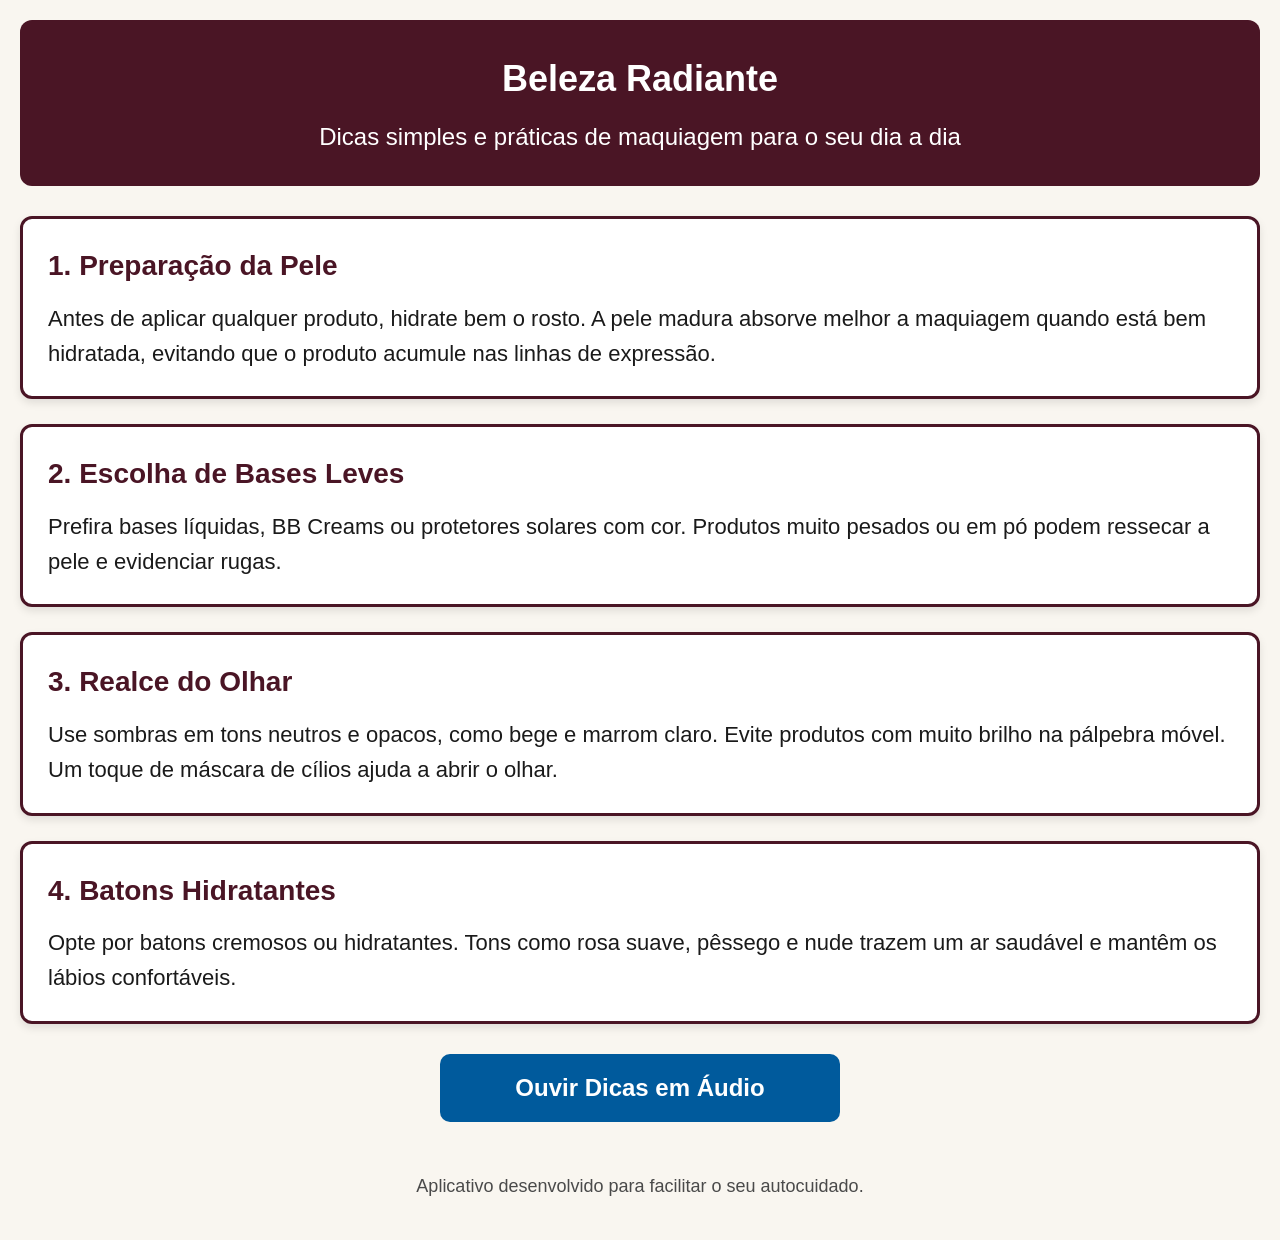
==== index.html @ 38601874 "Add files via upload" ====
<!DOCTYPE html>
<html lang="pt-BR">
<head>
  <meta charset="UTF-8">
  <meta name="viewport" content="width=device-width, initial-scale=1.0">
  <title>Beleza Radiante - Dicas de Maquiagem</title>
  <link rel="stylesheet" href="style.css">
</head>
<body>

  <header>
    <h1>Beleza Radiante</h1>
    <p>Dicas simples e práticas de maquiagem para o seu dia a dia</p>
  </header>

  <main>
    <section class="card-dica">
      <h2>1. Preparação da Pele</h2>
      <p>Antes de aplicar qualquer produto, hidrate bem o rosto. A pele madura absorve melhor a maquiagem quando está bem hidratada, evitando que o produto acumule nas linhas de expressão.</p>
    </section>

    <section class="card-dica">
      <h2>2. Escolha de Bases Leves</h2>
      <p>Prefira bases líquidas, BB Creams ou protetores solares com cor. Produtos muito pesados ou em pó podem ressecar a pele e evidenciar rugas.</p>
    </section>

    <section class="card-dica">
      <h2>3. Realce do Olhar</h2>
      <p>Use sombras em tons neutros e opacos, como bege e marrom claro. Evite produtos com muito brilho na pálpebra móvel. Um toque de máscara de cílios ajuda a abrir o olhar.</p>
    </section>

    <section class="card-dica">
      <h2>4. Batons Hidratantes</h2>
      <p>Opte por batons cremosos ou hidratantes. Tons como rosa suave, pêssego e nude trazem um ar saudável e mantêm os lábios confortáveis.</p>
    </section>

    <div class="container-acao">
      <button type="button" class="btn-destaque">Ouvir Dicas em Áudio</button>
    </div>
  </main>

  <footer>
    <p>Aplicativo desenvolvido para facilitar o seu autocuidado.</p>
  </footer>

</body>
</html>
---- style.css ----
/* Configurações Globais de Acessibilidade */
* {
  box-sizing: border-box;
  margin: 0;
  padding: 0;
}

body {
  font-family: Arial, Helvetica, sans-serif;
  font-size: 22px; /* Fonte ampliada para facilitar a leitura */
  line-height: 1.6;
  background-color: #F9F6F0; /* Fundo suave, sem brilho excessivo */
  color: #1A1A1A; /* Alto contraste para leitura */
  padding: 20px;
}

/* Cabeçalho */
header {
  text-align: center;
  background-color: #4A1525; /* Vinho escuro */
  color: #FFFFFF;
  padding: 30px 20px;
  border-radius: 12px;
  margin-bottom: 30px;
}

header h1 {
  font-size: 36px;
  margin-bottom: 10px;
}

header p {
  font-size: 24px;
}

/* Cartões de Dicas */
.card-dica {
  background-color: #FFFFFF;
  border: 3px solid #4A1525; /* Borda bem visível */
  border-radius: 12px;
  padding: 25px;
  margin-bottom: 25px;
  box-shadow: 0 4px 8px rgba(0, 0, 0, 0.1);
}

.card-dica h2 {
  font-size: 28px;
  color: #4A1525;
  margin-bottom: 12px;
}

/* Botão Espaçoso e Acessível */
.container-acao {
  text-align: center;
  margin: 30px 0;
}

.btn-destaque {
  background-color: #005A9C; /* Azul de alto contraste */
  color: #FFFFFF;
  font-size: 24px;
  font-weight: bold;
  padding: 20px 40px;
  border: none;
  border-radius: 10px;
  cursor: pointer;
  width: 100%;
  max-width: 400px;
}

.btn-destaque:hover, 
.btn-destaque:focus {
  background-color: #003F6D;
  outline: 4px solid #FFD700; /* Destaque visual ao focar */
}

/* Rodapé */
footer {
  text-align: center;
  padding: 20px;
  font-size: 18px;
  color: #4A4A4A;
}
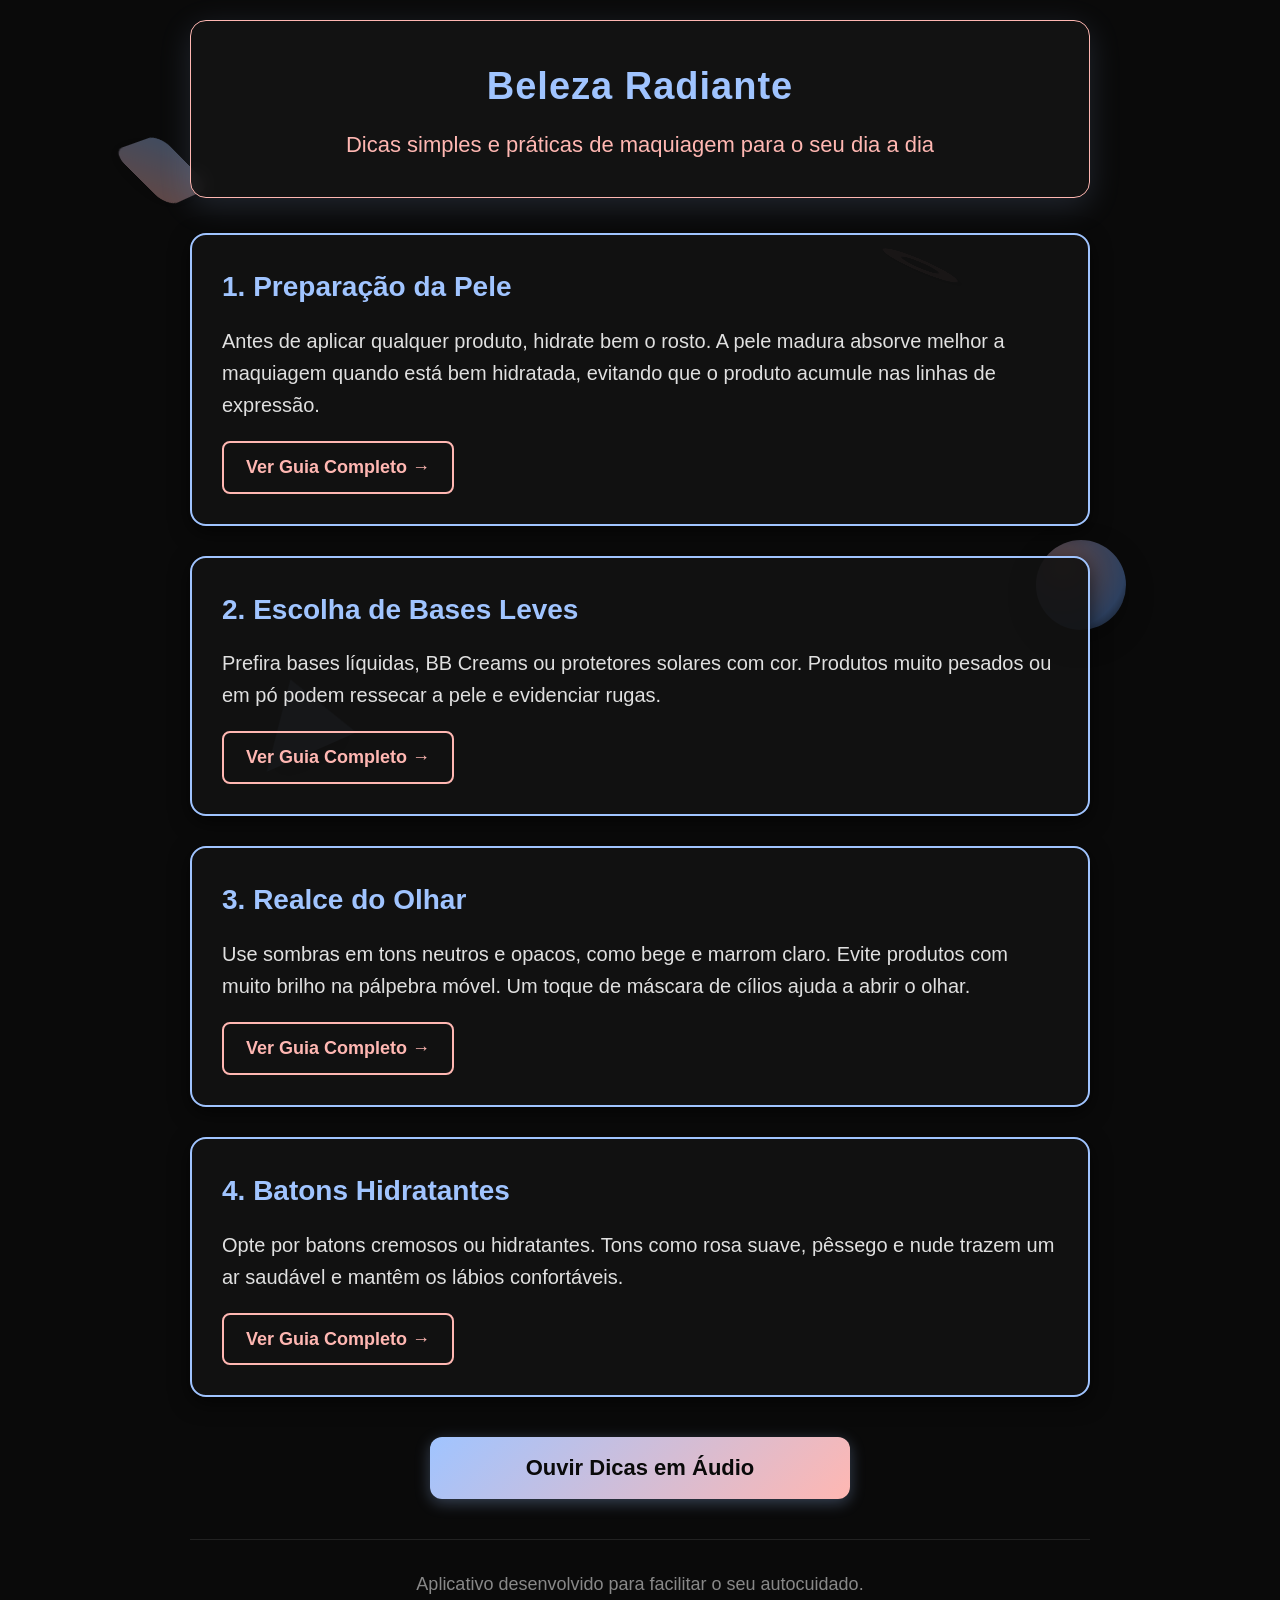
==== commit 7f167e4d: "Add files via upload" ====
--- a/index.html
+++ b/index.html
@@ -8,6 +8,14 @@
 </head>
 <body>
 
+  <!-- Elementos 3D Voando ao Fundo -->
+  <div class="bg-3d-container">
+    <div class="shape-3d cube"></div>
+    <div class="shape-3d sphere"></div>
+    <div class="shape-3d pyramid"></div>
+    <div class="shape-3d torus"></div>
+  </div>
+
   <header>
     <h1>Beleza Radiante</h1>
     <p>Dicas simples e práticas de maquiagem para o seu dia a dia</p>
@@ -17,21 +25,25 @@
     <section class="card-dica">
       <h2>1. Preparação da Pele</h2>
       <p>Antes de aplicar qualquer produto, hidrate bem o rosto. A pele madura absorve melhor a maquiagem quando está bem hidratada, evitando que o produto acumule nas linhas de expressão.</p>
+      <a href="preparacao-pele.html" class="btn-saiba-mais">Ver Guia Completo &rarr;</a>
     </section>
 
     <section class="card-dica">
       <h2>2. Escolha de Bases Leves</h2>
       <p>Prefira bases líquidas, BB Creams ou protetores solares com cor. Produtos muito pesados ou em pó podem ressecar a pele e evidenciar rugas.</p>
+      <a href="bases-leves.html" class="btn-saiba-mais">Ver Guia Completo &rarr;</a>
     </section>
 
     <section class="card-dica">
       <h2>3. Realce do Olhar</h2>
       <p>Use sombras em tons neutros e opacos, como bege e marrom claro. Evite produtos com muito brilho na pálpebra móvel. Um toque de máscara de cílios ajuda a abrir o olhar.</p>
+      <a href="realce-olhar.html" class="btn-saiba-mais">Ver Guia Completo &rarr;</a>
     </section>
 
     <section class="card-dica">
       <h2>4. Batons Hidratantes</h2>
       <p>Opte por batons cremosos ou hidratantes. Tons como rosa suave, pêssego e nude trazem um ar saudável e mantêm os lábios confortáveis.</p>
+      <a href="batons-hidratantes.html" class="btn-saiba-mais">Ver Guia Completo &rarr;</a>
     </section>
 
     <div class="container-acao">
--- a/style.css
+++ b/style.css
@@ -1,4 +1,4 @@
-/* Configurações Globais de Acessibilidade */
+/* Configurações Globais */
 * {
   box-sizing: border-box;
   margin: 0;
@@ -6,78 +6,234 @@
 }
 
 body {
-  font-family: Arial, Helvetica, sans-serif;
-  font-size: 22px; /* Fonte ampliada para facilitar a leitura */
+  font-family: 'Segoe UI', Tahoma, Geneva, Verdana, sans-serif;
+  font-size: 20px;
   line-height: 1.6;
-  background-color: #F9F6F0; /* Fundo suave, sem brilho excessivo */
-  color: #1A1A1A; /* Alto contraste para leitura */
+  background-color: #0a0a0a; /* Fundo preto minimalista */
+  color: #f0f0f0;
   padding: 20px;
+  min-height: 100vh;
+  position: relative;
+  overflow-x: hidden;
+}
+
+/* Background com Objetos 3D Voando */
+.bg-3d-container {
+  position: fixed;
+  top: 0;
+  left: 0;
+  width: 100vw;
+  height: 100vh;
+  z-index: -1;
+  pointer-events: none;
+  perspective: 1000px;
+  overflow: hidden;
+}
+
+.shape-3d {
+  position: absolute;
+  opacity: 0.35;
+  filter: drop-shadow(0 10px 15px rgba(0,0,0,0.8));
+  animation: float3D 18s infinite ease-in-out alternate;
+}
+
+/* Formas Tridimensionais */
+.cube {
+  width: 70px;
+  height: 70px;
+  background: linear-gradient(135deg, #a0c4ff, #ffb7b2);
+  border-radius: 16px;
+  transform: rotateX(45deg) rotateY(45deg) rotateZ(20deg);
+  top: 15%;
+  left: 10%;
+  animation-duration: 14s;
+}
+
+.sphere {
+  width: 90px;
+  height: 90px;
+  border-radius: 50%;
+  background: radial-gradient(circle at 30% 30%, #ffb7b2, #70a6ff 70%, #0a0a0a);
+  top: 60%;
+  right: 12%;
+  animation-duration: 22s;
+}
+
+.pyramid {
+  width: 0;
+  height: 0;
+  border-left: 45px solid transparent;
+  border-right: 45px solid transparent;
+  border-bottom: 80px solid #a0c4ff;
+  top: 75%;
+  left: 20%;
+  transform: rotateX(30deg) rotateZ(-25deg);
+  animation-duration: 16s;
+}
+
+.torus {
+  width: 80px;
+  height: 80px;
+  border: 20px solid #ff9eaa;
+  border-radius: 50%;
+  top: 25%;
+  right: 25%;
+  transform: rotateX(65deg) rotateY(20deg);
+  animation-duration: 20s;
+}
+
+@keyframes float3D {
+  0% {
+    transform: translateY(0) rotateX(0deg) rotateY(0deg) scale(1);
+  }
+  50% {
+    transform: translateY(-40px) rotateX(180deg) rotateY(90deg) scale(1.1);
+  }
+  100% {
+    transform: translateY(30px) rotateX(360deg) rotateY(180deg) scale(0.95);
+  }
+}
+
+/* Layout Principal */
+main, header, footer {
+  max-width: 900px;
+  margin: 0 auto;
+  position: relative;
+  z-index: 1;
 }
 
 /* Cabeçalho */
 header {
   text-align: center;
-  background-color: #4A1525; /* Vinho escuro */
-  color: #FFFFFF;
-  padding: 30px 20px;
-  border-radius: 12px;
-  margin-bottom: 30px;
+  background: rgba(20, 20, 20, 0.85);
+  border: 1px solid #ffb7b2;
+  padding: 35px 20px;
+  border-radius: 16px;
+  margin-bottom: 35px;
+  box-shadow: 0 8px 32px rgba(160, 196, 255, 0.15);
+  backdrop-filter: blur(8px);
 }
 
 header h1 {
-  font-size: 36px;
+  font-size: 38px;
+  color: #a0c4ff;
   margin-bottom: 10px;
+  letter-spacing: 1px;
 }
 
 header p {
-  font-size: 24px;
+  font-size: 22px;
+  color: #ffb7b2;
 }
 
 /* Cartões de Dicas */
 .card-dica {
-  background-color: #FFFFFF;
-  border: 3px solid #4A1525; /* Borda bem visível */
-  border-radius: 12px;
-  padding: 25px;
-  margin-bottom: 25px;
-  box-shadow: 0 4px 8px rgba(0, 0, 0, 0.1);
+  background: rgba(18, 18, 18, 0.9);
+  border: 2px solid #a0c4ff;
+  border-radius: 16px;
+  padding: 30px;
+  margin-bottom: 30px;
+  box-shadow: 0 6px 20px rgba(0, 0, 0, 0.6);
+  transition: transform 0.3s ease, border-color 0.3s ease;
+}
+
+.card-dica:hover {
+  transform: translateY(-4px);
+  border-color: #ffb7b2;
 }
 
 .card-dica h2 {
   font-size: 28px;
-  color: #4A1525;
-  margin-bottom: 12px;
-}
-
-/* Botão Espaçoso e Acessível */
+  color: #a0c4ff;
+  margin-bottom: 15px;
+}
+
+.card-dica p {
+  color: #e0e0e0;
+  margin-bottom: 20px;
+}
+
+/* Links / Botões nos Cards */
+.btn-saiba-mais {
+  display: inline-block;
+  background-color: transparent;
+  color: #ffb7b2;
+  border: 2px solid #ffb7b2;
+  padding: 10px 22px;
+  border-radius: 8px;
+  text-decoration: none;
+  font-weight: bold;
+  font-size: 18px;
+  transition: all 0.3s ease;
+}
+
+.btn-saiba-mais:hover {
+  background-color: #ffb7b2;
+  color: #0a0a0a;
+}
+
+/* Botão de Destaque */
 .container-acao {
   text-align: center;
-  margin: 30px 0;
+  margin: 40px 0;
 }
 
 .btn-destaque {
-  background-color: #005A9C; /* Azul de alto contraste */
-  color: #FFFFFF;
-  font-size: 24px;
+  background: linear-gradient(135deg, #a0c4ff, #ffb7b2);
+  color: #0a0a0a;
+  font-size: 22px;
   font-weight: bold;
-  padding: 20px 40px;
+  padding: 18px 36px;
   border: none;
-  border-radius: 10px;
+  border-radius: 12px;
   cursor: pointer;
   width: 100%;
-  max-width: 400px;
+  max-width: 420px;
+  box-shadow: 0 4px 15px rgba(160, 196, 255, 0.3);
+  transition: transform 0.2s ease, box-shadow 0.2s ease;
 }
 
 .btn-destaque:hover, 
 .btn-destaque:focus {
-  background-color: #003F6D;
-  outline: 4px solid #FFD700; /* Destaque visual ao focar */
+  transform: scale(1.03);
+  box-shadow: 0 6px 20px rgba(255, 183, 178, 0.5);
+  outline: none;
+}
+
+/* Ilustrações e Figuras em SVG */
+.figura-ilustrativa {
+  width: 100%;
+  max-width: 500px;
+  height: auto;
+  display: block;
+  margin: 25px auto;
+  border-radius: 12px;
+  background-color: #121212;
+  border: 1px solid #333;
+  padding: 15px;
+}
+
+/* Botão Voltar */
+.btn-voltar {
+  display: inline-block;
+  margin-bottom: 25px;
+  color: #a0c4ff;
+  text-decoration: none;
+  font-size: 20px;
+  font-weight: bold;
+}
+
+.btn-voltar:hover {
+  color: #ffb7b2;
+  text-decoration: underline;
 }
 
 /* Rodapé */
 footer {
   text-align: center;
-  padding: 20px;
+  padding: 30px 20px;
   font-size: 18px;
-  color: #4A4A4A;
+  color: #888888;
+  border-top: 1px solid #222;
+  margin-top: 40px;
 }
